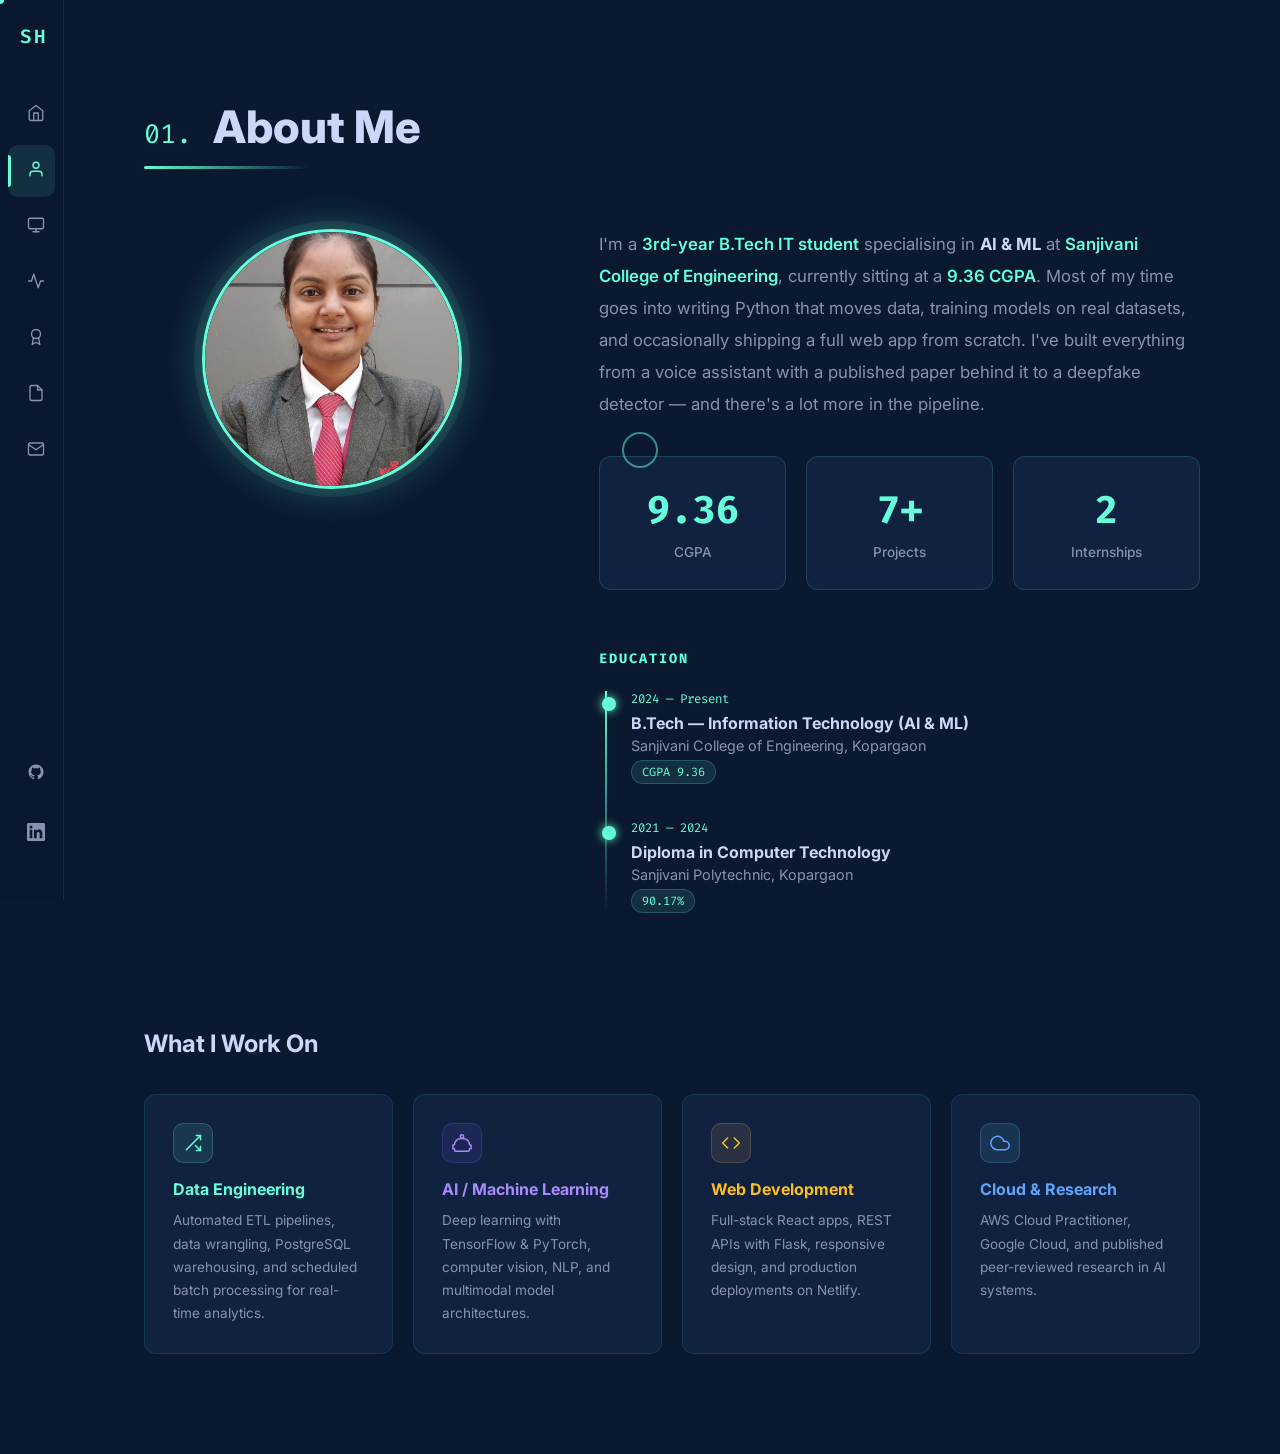
==== about.html @ 0282b607 "Initial commit: Portfolio website" ====
<!DOCTYPE html>
<html lang="en">

<head>
  <meta charset="UTF-8" />
  <meta name="viewport" content="width=device-width, initial-scale=1.0" />
  <title>About — Sakshi Santosh Hon</title>
  <meta name="description"
    content="About Sakshi Santosh Hon — B.Tech IT student specializing in AI &amp; ML at Sanjivani College of Engineering with 9.36 CGPA." />
  <link rel="stylesheet" href="css/style.css" />
</head>

<body>
  <div id="cursor-dot"></div>
  <div id="cursor-ring"></div>

  <nav id="sidebar">
    <div class="sidebar-logo"><span class="short">SH</span><span class="long">Sakshi Hon</span></div>
    <ul class="nav-links">
      <li><a href="index.html" class="nav-link"><span class="nav-icon"><svg width="18" height="18" viewBox="0 0 24 24"
              fill="none" stroke="currentColor" stroke-width="1.8" stroke-linecap="round" stroke-linejoin="round">
              <path d="M3 9l9-7 9 7v11a2 2 0 0 1-2 2H5a2 2 0 0 1-2-2z" />
              <polyline points="9 22 9 12 15 12 15 22" />
            </svg></span><span class="nav-label">Home</span></a></li>
      <li><a href="about.html" class="nav-link active"><span class="nav-icon"><svg width="18" height="18"
              viewBox="0 0 24 24" fill="none" stroke="currentColor" stroke-width="1.8" stroke-linecap="round"
              stroke-linejoin="round">
              <path d="M20 21v-2a4 4 0 0 0-4-4H8a4 4 0 0 0-4 4v2" />
              <circle cx="12" cy="7" r="4" />
            </svg></span><span class="nav-label">About</span></a></li>
      <li><a href="projects.html" class="nav-link"><span class="nav-icon"><svg width="18" height="18"
              viewBox="0 0 24 24" fill="none" stroke="currentColor" stroke-width="1.8" stroke-linecap="round"
              stroke-linejoin="round">
              <rect x="2" y="3" width="20" height="14" rx="2" />
              <line x1="8" y1="21" x2="16" y2="21" />
              <line x1="12" y1="17" x2="12" y2="21" />
            </svg></span><span class="nav-label">Projects</span></a></li>
      <li><a href="skills.html" class="nav-link"><span class="nav-icon"><svg width="18" height="18" viewBox="0 0 24 24"
              fill="none" stroke="currentColor" stroke-width="1.8" stroke-linecap="round" stroke-linejoin="round">
              <polyline points="22 12 18 12 15 21 9 3 6 12 2 12" />
            </svg></span><span class="nav-label">Skills</span></a></li>
      <li><a href="certifications.html" class="nav-link"><span class="nav-icon"><svg width="18" height="18"
              viewBox="0 0 24 24" fill="none" stroke="currentColor" stroke-width="1.8" stroke-linecap="round"
              stroke-linejoin="round">
              <circle cx="12" cy="8" r="6" />
              <path d="M15.477 12.89L17 22l-5-3-5 3 1.523-9.11" />
            </svg></span><span class="nav-label">Certifications</span></a></li>
      <li><a href="resume.html" class="nav-link"><span class="nav-icon"><svg width="18" height="18" viewBox="0 0 24 24"
              fill="none" stroke="currentColor" stroke-width="1.8" stroke-linecap="round" stroke-linejoin="round">
              <path d="M14 2H6a2 2 0 0 0-2 2v16a2 2 0 0 0 2 2h12a2 2 0 0 0 2-2V8z" />
              <polyline points="14 2 14 8 20 8" />
            </svg></span><span class="nav-label">Resume</span></a></li>
      <li><a href="contact.html" class="nav-link"><span class="nav-icon"><svg width="18" height="18" viewBox="0 0 24 24"
              fill="none" stroke="currentColor" stroke-width="1.8" stroke-linecap="round" stroke-linejoin="round">
              <path d="M4 4h16c1.1 0 2 .9 2 2v12c0 1.1-.9 2-2 2H4c-1.1 0-2-.9-2-2V6c0-1.1.9-2 2-2z" />
              <polyline points="22,6 12,13 2,6" />
            </svg></span><span class="nav-label">Contact</span></a></li>
    </ul>
    <div class="sidebar-bottom">
      <a href="https://github.com/Sakshihon21" target="_blank" class="nav-link"><span class="nav-icon"><svg width="18"
            height="18" viewBox="0 0 24 24" fill="currentColor">
            <path
              d="M12 2C6.477 2 2 6.484 2 12.017c0 4.425 2.865 8.18 6.839 9.504.5.092.682-.217.682-.483 0-.237-.008-.868-.013-1.703-2.782.605-3.369-1.343-3.369-1.343-.454-1.158-1.11-1.466-1.11-1.466-.908-.62.069-.608.069-.608 1.003.07 1.531 1.032 1.531 1.032.892 1.53 2.341 1.088 2.91.832.092-.647.35-1.088.636-1.338-2.22-.253-4.555-1.113-4.555-4.951 0-1.093.39-1.988 1.029-2.688-.103-.253-.446-1.272.098-2.65 0 0 .84-.27 2.75 1.026A9.564 9.564 0 0112 6.844c.85.004 1.705.115 2.504.337 1.909-1.296 2.747-1.027 2.747-1.027.546 1.379.202 2.398.1 2.651.64.7 1.028 1.595 1.028 2.688 0 3.848-2.339 4.695-4.566 4.943.359.309.678.92.678 1.855 0 1.338-.012 2.419-.012 2.747 0 .268.18.58.688.482A10.019 10.019 0 0022 12.017C22 6.484 17.522 2 12 2z" />
          </svg></span><span class="nav-label">GitHub</span></a>
      <a href="https://www.linkedin.com/in/sakshi-hon-432a20222" target="_blank" class="nav-link"><span
          class="nav-icon"><svg width="18" height="18" viewBox="0 0 24 24" fill="currentColor">
            <path
              d="M20.447 20.452h-3.554v-5.569c0-1.328-.027-3.037-1.852-3.037-1.853 0-2.136 1.445-2.136 2.939v5.667H9.351V9h3.414v1.561h.046c.477-.9 1.637-1.85 3.37-1.85 3.601 0 4.267 2.37 4.267 5.455v6.286zM5.337 7.433a2.062 2.062 0 01-2.063-2.065 2.064 2.064 0 112.063 2.065zm1.782 13.019H3.555V9h3.564v11.452zM22.225 0H1.771C.792 0 0 .774 0 1.729v20.542C0 23.227.792 24 1.771 24h20.451C23.2 24 24 23.227 24 22.271V1.729C24 .774 23.2 0 22.222 0h.003z" />
          </svg></span><span class="nav-label">LinkedIn</span></a>
    </div>
  </nav>

  <nav id="top-navbar">
    <span class="navbar-brand">Sakshi Hon</span>
    <button id="hamburger" aria-label="Menu"><span></span><span></span><span></span></button>
  </nav>
  <div id="mobile-drawer">
    <a href="index.html" class="mobile-nav-link"><svg width="16" height="16" viewBox="0 0 24 24" fill="none"
        stroke="currentColor" stroke-width="1.8">
        <path d="M3 9l9-7 9 7v11a2 2 0 0 1-2 2H5a2 2 0 0 1-2-2z" />
        <polyline points="9 22 9 12 15 12 15 22" />
      </svg> Home</a>
    <a href="about.html" class="mobile-nav-link active"><svg width="16" height="16" viewBox="0 0 24 24" fill="none"
        stroke="currentColor" stroke-width="1.8">
        <path d="M20 21v-2a4 4 0 0 0-4-4H8a4 4 0 0 0-4 4v2" />
        <circle cx="12" cy="7" r="4" />
      </svg> About</a>
    <a href="projects.html" class="mobile-nav-link"><svg width="16" height="16" viewBox="0 0 24 24" fill="none"
        stroke="currentColor" stroke-width="1.8">
        <rect x="2" y="3" width="20" height="14" rx="2" />
        <line x1="8" y1="21" x2="16" y2="21" />
        <line x1="12" y1="17" x2="12" y2="21" />
      </svg> Projects</a>
    <a href="skills.html" class="mobile-nav-link"><svg width="16" height="16" viewBox="0 0 24 24" fill="none"
        stroke="currentColor" stroke-width="1.8">
        <polyline points="22 12 18 12 15 21 9 3 6 12 2 12" />
      </svg> Skills</a>
    <a href="certifications.html" class="mobile-nav-link"><svg width="16" height="16" viewBox="0 0 24 24" fill="none"
        stroke="currentColor" stroke-width="1.8">
        <circle cx="12" cy="8" r="6" />
        <path d="M15.477 12.89L17 22l-5-3-5 3 1.523-9.11" />
      </svg> Certifications</a>
    <a href="resume.html" class="mobile-nav-link"><svg width="16" height="16" viewBox="0 0 24 24" fill="none"
        stroke="currentColor" stroke-width="1.8">
        <path d="M14 2H6a2 2 0 0 0-2 2v16a2 2 0 0 0 2 2h12a2 2 0 0 0 2-2V8z" />
      </svg> Resume</a>
    <a href="contact.html" class="mobile-nav-link"><svg width="16" height="16" viewBox="0 0 24 24" fill="none"
        stroke="currentColor" stroke-width="1.8">
        <path d="M4 4h16c1.1 0 2 .9 2 2v12c0 1.1-.9 2-2 2H4c-1.1 0-2-.9-2-2V6c0-1.1.9-2 2-2z" />
        <polyline points="22,6 12,13 2,6" />
      </svg> Contact</a>
  </div>

  <main class="page-wrapper">
    <div class="page-content">
      <section class="section">
        <h2 class="section-title reveal"><span class="title-number">01.</span> About Me</h2>

        <div class="about-split">
          <!-- Left: Photo -->
          <div class="about-photo-wrap reveal">
            <div class="about-photo"><img src="assets/PASSPORT.jpg" alt="Profile Photo"></div>
          </div>

          <!-- Right: Bio -->
          <div>
            <p class="about-bio reveal">
              I'm a <em>3rd-year B.Tech IT student</em> specialising in <strong>AI &amp; ML</strong>
              at <em>Sanjivani College of Engineering</em>, currently sitting at a <em>9.36 CGPA</em>.
              Most of my time goes into writing Python that moves data, training models on real
              datasets, and occasionally shipping a full web app from scratch.
              I've built everything from a voice assistant with a published paper behind it
              to a deepfake detector — and there's a lot more in the pipeline.
            </p>

            <!-- Stats -->
            <div class="stats-grid reveal">
              <div class="stat-card">
                <span class="stat-number" data-target="9.36" data-suffix="">0</span>
                <span class="stat-label">CGPA</span>
              </div>
              <div class="stat-card">
                <span class="stat-number" data-target="7" data-suffix="+">0</span>
                <span class="stat-label">Projects</span>
              </div>
              <div class="stat-card">
                <span class="stat-number" data-target="2" data-suffix="">0</span>
                <span class="stat-label">Internships</span>
              </div>
            </div>

            <!-- Education Timeline -->
            <div class="reveal">
              <h3
                style="font-family:var(--font-code);color:var(--accent);font-size:0.85rem;letter-spacing:2px;text-transform:uppercase;margin-bottom:24px;">
                Education
              </h3>
              <div class="timeline">
                <div class="timeline-item">
                  <div class="tl-date">2024 — Present</div>
                  <div class="tl-title">B.Tech — Information Technology (AI &amp; ML)</div>
                  <div class="tl-place">Sanjivani College of Engineering, Kopargaon</div>
                  <span class="tl-badge">CGPA 9.36</span>
                </div>
                <div class="timeline-item">
                  <div class="tl-date">2021 — 2024</div>
                  <div class="tl-title">Diploma in Computer Technology</div>
                  <div class="tl-place">Sanjivani Polytechnic, Kopargaon</div>
                  <span class="tl-badge">90.17%</span>
                </div>
              </div>
            </div>
          </div>
        </div>

    <!-- What I Do -->
    <div style="margin-top:80px;">
      <h3 class="reveal" style="font-size:1.5rem;font-weight:700;color:var(--text-primary);margin-bottom:36px;">What
        I Work On</h3>
      <div class="reveal" style="display:grid;grid-template-columns:repeat(auto-fill,minmax(240px,1fr));gap:20px;">

        <div class="card" style="padding:28px;">
          <div
            style="width:40px;height:40px;border-radius:10px;background:var(--accent-dim);border:1px solid rgba(100,255,218,0.2);display:flex;align-items:center;justify-content:center;margin-bottom:16px;">
            <svg width="20" height="20" viewBox="0 0 24 24" fill="none" stroke="var(--accent)" stroke-width="1.8"
              stroke-linecap="round" stroke-linejoin="round">
              <polyline points="16 3 21 3 21 8" />
              <line x1="4" y1="20" x2="21" y2="3" />
              <polyline points="21 16 21 21 16 21" />
              <line x1="15" y1="15" x2="21" y2="21" />
            </svg>
          </div>
          <h4 style="color:var(--accent);margin-bottom:10px;font-size:1rem;">Data Engineering</h4>
          <p style="font-size:0.85rem;color:var(--text-secondary);line-height:1.7;">Automated ETL pipelines, data
            wrangling, PostgreSQL warehousing, and scheduled batch processing for real-time analytics.</p>
        </div>

        <div class="card" style="padding:28px;">
          <div
            style="width:40px;height:40px;border-radius:10px;background:rgba(130,100,255,0.1);border:1px solid rgba(130,100,255,0.2);display:flex;align-items:center;justify-content:center;margin-bottom:16px;">
            <svg width="20" height="20" viewBox="0 0 24 24" fill="none" stroke="#a78bfa" stroke-width="1.8"
              stroke-linecap="round" stroke-linejoin="round">
              <path
                d="M12 2a2 2 0 0 1 2 2c0 .74-.4 1.39-1 1.73V7h1a7 7 0 0 1 7 7h1a1 1 0 0 1 1 1v3a1 1 0 0 1-1 1h-1v1a2 2 0 0 1-2 2H5a2 2 0 0 1-2-2v-1H2a1 1 0 0 1-1-1v-3a1 1 0 0 1 1-1h1a7 7 0 0 1 7-7h1V5.73c-.6-.34-1-.99-1-1.73a2 2 0 0 1 2-2z" />
            </svg>
          </div>
          <h4 style="color:#a78bfa;margin-bottom:10px;font-size:1rem;">AI / Machine Learning</h4>
          <p style="font-size:0.85rem;color:var(--text-secondary);line-height:1.7;">Deep learning with TensorFlow
            &amp; PyTorch, computer vision, NLP, and multimodal model architectures.</p>
        </div>

        <div class="card" style="padding:28px;">
          <div
            style="width:40px;height:40px;border-radius:10px;background:rgba(255,180,100,0.1);border:1px solid rgba(255,180,100,0.2);display:flex;align-items:center;justify-content:center;margin-bottom:16px;">
            <svg width="20" height="20" viewBox="0 0 24 24" fill="none" stroke="#fbbf24" stroke-width="1.8"
              stroke-linecap="round" stroke-linejoin="round">
              <polyline points="16 18 22 12 16 6" />
              <polyline points="8 6 2 12 8 18" />
            </svg>
          </div>
          <h4 style="color:#fbbf24;margin-bottom:10px;font-size:1rem;">Web Development</h4>
          <p style="font-size:0.85rem;color:var(--text-secondary);line-height:1.7;">Full-stack React apps, REST APIs
            with Flask, responsive design, and production deployments on Netlify.</p>
        </div>

        <div class="card" style="padding:28px;">
          <div
            style="width:40px;height:40px;border-radius:10px;background:rgba(100,200,255,0.1);border:1px solid rgba(100,200,255,0.2);display:flex;align-items:center;justify-content:center;margin-bottom:16px;">
            <svg width="20" height="20" viewBox="0 0 24 24" fill="none" stroke="#60a5fa" stroke-width="1.8"
              stroke-linecap="round" stroke-linejoin="round">
              <path d="M18 10h-1.26A8 8 0 1 0 9 20h9a5 5 0 0 0 0-10z" />
            </svg>
          </div>
          <h4 style="color:#60a5fa;margin-bottom:10px;font-size:1rem;">Cloud &amp; Research</h4>
          <p style="font-size:0.85rem;color:var(--text-secondary);line-height:1.7;">AWS Cloud Practitioner, Google
            Cloud, and published peer-reviewed research in AI systems.</p>
        </div>

      </div>
    </div>
      </section>
    </div>
  </main>

  <script src="js/main.js"></script>
</body>

</html>
---- css/style.css ----
/* ============================================================
   SAKSHI HON PORTFOLIO — GLOBAL STYLESHEET
   ============================================================ */

@import url('https://fonts.googleapis.com/css2?family=Inter:wght@300;400;500;600;700;800;900&family=Fira+Code:wght@300;400;500;600&display=swap');

/* ── CSS Custom Properties ── */
:root {
  --bg-dark: #0a192f;
  --bg-card: #112240;
  --bg-card2: #1a3a5c;
  --accent: #64ffda;
  --accent2: #ccd6f6;
  --accent-dim: rgba(100, 255, 218, 0.1);
  --text-primary: #ccd6f6;
  --text-secondary: #8892b0;
  --highlight: #64ffda;
  --sidebar-w: 64px;
  --sidebar-expanded: 220px;
  --transition: 0.3s cubic-bezier(0.4, 0, 0.2, 1);
  --transition-slow: 0.6s cubic-bezier(0.4, 0, 0.2, 1);
  --border-radius: 12px;
  --shadow-card: 0 20px 60px rgba(0,0,0,0.5);
  --shadow-glow: 0 0 20px rgba(100, 255, 218, 0.3);
  --font-main: 'Inter', sans-serif;
  --font-code: 'Fira Code', monospace;
}

/* ── Reset ── */
*, *::before, *::after { box-sizing: border-box; margin: 0; padding: 0; }
html { scroll-behavior: smooth; }
body {
  font-family: var(--font-main);
  background: var(--bg-dark);
  color: var(--text-primary);
  overflow-x: hidden;
  cursor: auto;
  min-height: 100vh;
}
a { color: inherit; text-decoration: none; }
img { max-width: 100%; }
ul { list-style: none; }
button { cursor: pointer; }

/* ── Custom Cursor (desktop only) ── */
@media (pointer: fine) {
  body {
    cursor: none;
  }
  button {
    cursor: none;
  }
  #cursor-dot {
    width: 8px; height: 8px;
    background: var(--accent);
    border-radius: 50%;
    position: fixed;
    top: 0; left: 0;
    pointer-events: none;
    z-index: 9999;
    transform: translate(-50%, -50%);
    transition: width 0.2s, height 0.2s, background 0.2s;
    display: block;
  }
  #cursor-ring {
    width: 36px; height: 36px;
    border: 2px solid rgba(100, 255, 218, 0.5);
    border-radius: 50%;
    position: fixed;
    top: 0; left: 0;
    pointer-events: none;
    z-index: 9998;
    transform: translate(-50%, -50%);
    transition: transform 0.12s ease, width 0.2s, height 0.2s, border-color 0.2s;
    display: block;
  }
  body.cursor-hover #cursor-dot { width: 14px; height: 14px; background: var(--accent); opacity: 0.7; }
  body.cursor-hover #cursor-ring { width: 50px; height: 50px; border-color: var(--accent); }
}
@media (pointer: coarse) {
  #cursor-dot, #cursor-ring { display: none !important; }
}

/* ── Sidebar Navigation ── */
#sidebar {
  position: fixed;
  top: 0; left: 0;
  width: var(--sidebar-w);
  height: 100vh;
  background: rgba(10, 25, 47, 0.95);
  backdrop-filter: blur(20px);
  border-right: 1px solid rgba(100, 255, 218, 0.1);
  display: flex;
  flex-direction: column;
  align-items: center;
  padding: 24px 0;
  z-index: 1000;
  transition: width var(--transition);
  overflow: hidden;
}
#sidebar:hover { width: var(--sidebar-expanded); }
.sidebar-logo {
  font-family: var(--font-code);
  font-size: 1.2rem;
  color: var(--accent);
  font-weight: 600;
  letter-spacing: 2px;
  white-space: nowrap;
  overflow: hidden;
  margin-bottom: 40px;
  padding: 0 20px;
  width: 100%;
  text-align: center;
}
.sidebar-logo span.short { display: inline; }
.sidebar-logo span.long { display: none; }
#sidebar:hover .sidebar-logo span.short { display: none; }
#sidebar:hover .sidebar-logo span.long { display: inline; font-size: 0.85rem; }
.nav-links { flex: 1; display: flex; flex-direction: column; gap: 4px; width: 100%; padding: 0 8px; }
.nav-link {
  display: flex;
  align-items: center;
  gap: 16px;
  padding: 14px 16px;
  border-radius: 10px;
  color: var(--text-secondary);
  transition: var(--transition);
  position: relative;
  white-space: nowrap;
  overflow: hidden;
}
.nav-link:hover, .nav-link.active {
  color: var(--accent);
  background: var(--accent-dim);
}
.nav-link.active::before {
  content: '';
  position: absolute;
  left: 0; top: 20%; bottom: 20%;
  width: 3px;
  background: var(--accent);
  border-radius: 0 3px 3px 0;
}
.nav-link .nav-icon { font-size: 1.25rem; flex-shrink: 0; min-width: 24px; text-align: center; }
.nav-label { font-size: 0.85rem; font-weight: 500; opacity: 0; transition: opacity var(--transition); }
#sidebar:hover .nav-label { opacity: 1; }
.sidebar-bottom { padding: 16px 8px; width: 100%; display: flex; flex-direction: column; gap: 8px; }
.sidebar-social {
  display: flex;
  flex-direction: column;
  gap: 4px;
}

/* ── Mobile Top Navbar ── */
#top-navbar {
  display: none;
  position: fixed;
  top: 0; left: 0; right: 0;
  height: 64px;
  background: rgba(10, 25, 47, 0.95);
  backdrop-filter: blur(20px);
  border-bottom: 1px solid rgba(100, 255, 218, 0.1);
  z-index: 1000;
  align-items: center;
  justify-content: space-between;
  padding: 0 24px;
}
.navbar-brand { font-family: var(--font-code); font-size: 1rem; color: var(--accent); font-weight: 600; }
#hamburger {
  background: none; border: none; display: flex;
  flex-direction: column; gap: 5px; padding: 4px;
}
#hamburger span {
  display: block; width: 24px; height: 2px;
  background: var(--text-primary);
  border-radius: 2px;
  transition: var(--transition);
}
#hamburger.open span:nth-child(1) { transform: translateY(7px) rotate(45deg); }
#hamburger.open span:nth-child(2) { opacity: 0; }
#hamburger.open span:nth-child(3) { transform: translateY(-7px) rotate(-45deg); }
#mobile-drawer {
  display: none;
  position: fixed;
  top: 64px; left: 0; right: 0; bottom: 0;
  background: rgba(10, 25, 47, 0.98);
  backdrop-filter: blur(20px);
  z-index: 999;
  flex-direction: column;
  align-items: center;
  justify-content: center;
  gap: 12px;
  opacity: 0;
  transform: translateY(-20px);
  transition: opacity 0.3s ease, transform 0.3s ease;
}
#mobile-drawer.open { opacity: 1; transform: translateY(0); display: flex; }
.mobile-nav-link {
  font-size: 1.3rem; font-weight: 600;
  color: var(--text-secondary);
  display: flex; align-items: center; gap: 14px;
  padding: 14px 36px;
  border-radius: 12px;
  width: 80%;
  transition: var(--transition);
}
.mobile-nav-link:hover, .mobile-nav-link.active {
  color: var(--accent);
  background: var(--accent-dim);
}

/* ── Page Wrapper & Content Area ── */
.page-wrapper {
  margin-left: var(--sidebar-w);
  min-height: 100vh;
  perspective: 1200px;
  transform-style: preserve-3d;
}
.page-content {
  transform-style: preserve-3d;
  will-change: transform, opacity;
}
.page-content.flip-in {
  animation: flipIn 0.5s cubic-bezier(0.4, 0, 0.2, 1) forwards;
}
.page-content.flip-out {
  animation: flipOut 0.4s cubic-bezier(0.4, 0, 0.2, 1) forwards;
}
@keyframes flipIn {
  from { transform: rotateY(90deg); opacity: 0; }
  to { transform: rotateY(0deg); opacity: 1; }
}
@keyframes flipOut {
  from { transform: rotateY(0deg); opacity: 1; }
  to { transform: rotateY(-90deg); opacity: 0; }
}
@media (prefers-reduced-motion: reduce) {
  .page-content.flip-in { animation: fadeIn 0.3s ease forwards; }
  .page-content.flip-out { animation: fadeOut 0.3s ease forwards; }
  @keyframes fadeIn { from { opacity: 0; } to { opacity: 1; } }
  @keyframes fadeOut { from { opacity: 1; } to { opacity: 0; } }
}

/* ── Section Padding ── */
.section { padding: 100px 80px; }
.section-title {
  font-size: clamp(1.8rem, 4vw, 2.8rem);
  font-weight: 800;
  color: var(--text-primary);
  margin-bottom: 60px;
  position: relative;
  display: inline-block;
}
.section-title::after {
  content: '';
  display: block;
  width: 60%;
  height: 3px;
  background: linear-gradient(90deg, var(--accent), transparent);
  margin-top: 12px;
  border-radius: 2px;
}
.section-title .title-number {
  font-family: var(--font-code);
  color: var(--accent);
  font-size: 0.6em;
  margin-right: 12px;
  font-weight: 400;
}

/* ── Scroll Animation ── */
.reveal {
  opacity: 0;
  transform: translateY(30px);
  transition: opacity 0.6s ease, transform 0.6s ease;
}
.reveal.visible { opacity: 1; transform: translateY(0); }

/* ── Buttons ── */
.btn {
  display: inline-flex;
  align-items: center;
  gap: 8px;
  padding: 14px 28px;
  border-radius: 8px;
  font-family: var(--font-code);
  font-size: 0.9rem;
  font-weight: 500;
  transition: var(--transition);
  position: relative;
  overflow: hidden;
  border: none;
  background: none;
}
.btn::before {
  content: '';
  position: absolute;
  inset: 0;
  background: var(--accent);
  transform: scaleX(0);
  transform-origin: left;
  transition: transform var(--transition);
  z-index: -1;
}
.btn-primary {
  border: 2px solid var(--accent);
  color: var(--accent);
}
.btn-primary:hover { color: var(--bg-dark); }
.btn-primary:hover::before { transform: scaleX(1); }
.btn-secondary {
  border: 2px solid var(--text-secondary);
  color: var(--text-secondary);
}
.btn-secondary:hover { border-color: var(--accent); color: var(--accent); }

/* ── Cards ── */
.card {
  background: var(--bg-card);
  border-radius: var(--border-radius);
  border: 1px solid rgba(100, 255, 218, 0.1);
  transition: transform var(--transition), box-shadow var(--transition), border-color var(--transition);
}
.card:hover {
  transform: translateY(-6px);
  box-shadow: var(--shadow-card);
  border-color: rgba(100, 255, 218, 0.3);
}

/* ════════════════════════════════════════════
   INDEX.HTML — HERO PAGE
════════════════════════════════════════════ */
#hero-canvas {
  position: fixed;
  top: 0; left: 0;
  width: 100%; height: 100%;
  z-index: 0;
  pointer-events: none;
}
.hero-section {
  min-height: 100vh;
  display: flex;
  align-items: center;
  position: relative;
  z-index: 1;
  padding: 0 80px;
}
.hero-content { max-width: 760px; }
.hero-pre {
  font-family: var(--font-code);
  color: var(--accent);
  font-size: 1rem;
  margin-bottom: 20px;
  opacity: 0;
  animation: fadeUp 0.6s ease 0.2s forwards;
}
.hero-name {
  font-size: clamp(2.8rem, 7vw, 5.5rem);
  font-weight: 900;
  line-height: 1.05;
  color: var(--text-primary);
  margin-bottom: 8px;
  opacity: 0;
  animation: fadeUp 0.6s ease 0.4s forwards;
}
.hero-subtitle {
  font-size: clamp(1.4rem, 3.5vw, 2.2rem);
  font-weight: 700;
  color: var(--text-secondary);
  margin-bottom: 28px;
  opacity: 0;
  animation: fadeUp 0.6s ease 0.6s forwards;
  min-height: 3rem;
}
.typewriter-text { color: var(--accent2); }
.typewriter-cursor {
  display: inline-block;
  width: 3px; height: 1em;
  background: var(--accent);
  margin-left: 3px;
  vertical-align: middle;
  animation: blink 1s step-end infinite;
}
@keyframes blink { 0%, 100% { opacity: 1; } 50% { opacity: 0; } }
.hero-desc {
  font-size: 1.05rem;
  color: var(--text-secondary);
  line-height: 1.8;
  max-width: 560px;
  margin-bottom: 40px;
  opacity: 0;
  animation: fadeUp 0.6s ease 0.8s forwards;
}
.hero-cta {
  display: flex; gap: 18px; flex-wrap: wrap;
  opacity: 0;
  animation: fadeUp 0.6s ease 1s forwards;
}
.scroll-indicator {
  position: fixed;
  bottom: 36px;
  left: calc(var(--sidebar-w) + 80px);
  display: flex;
  flex-direction: column;
  align-items: center;
  gap: 8px;
  color: var(--text-secondary);
  font-family: var(--font-code);
  font-size: 0.75rem;
  letter-spacing: 2px;
  z-index: 10;
  opacity: 0;
  animation: fadeUp 0.6s ease 1.4s forwards;
}
.scroll-arrow {
  width: 24px; height: 24px;
  border-right: 2px solid var(--accent);
  border-bottom: 2px solid var(--accent);
  transform: rotate(45deg);
  animation: bounce 1.5s ease-in-out infinite;
}
@keyframes bounce {
  0%, 100% { transform: rotate(45deg) translateY(0); }
  50% { transform: rotate(45deg) translateY(8px); }
}
@keyframes fadeUp {
  from { opacity: 0; transform: translateY(20px); }
  to { opacity: 1; transform: translateY(0); }
}

/* Glitch Effect */
.glitch {
  position: relative;
}
.glitch::before, .glitch::after {
  content: attr(data-text);
  position: absolute;
  top: 0; left: 0;
  width: 100%;
  height: 100%;
  background: var(--bg-dark);
}
.glitch::before {
  color: var(--accent);
  clip-path: polygon(0 30%, 100% 30%, 100% 50%, 0 50%);
  animation: glitch1 3s infinite linear;
  left: 2px;
}
.glitch::after {
  color: #ff6b9d;
  clip-path: polygon(0 60%, 100% 60%, 100% 80%, 0 80%);
  animation: glitch2 3s infinite linear;
  left: -2px;
}
@keyframes glitch1 {
  0%, 90%, 100% { transform: translateX(0); opacity: 0; }
  92% { transform: translateX(-4px); opacity: 1; }
  94% { transform: translateX(4px); opacity: 0.8; }
  96% { transform: translateX(0); opacity: 1; }
}
@keyframes glitch2 {
  0%, 88%, 100% { transform: translateX(0); opacity: 0; }
  90% { transform: translateX(4px); opacity: 1; }
  92% { transform: translateX(-4px); opacity: 0.7; }
  94% { transform: translateX(0); opacity: 1; }
}

/* ════════════════════════════════════════════
   ABOUT PAGE
════════════════════════════════════════════ */
.about-split {
  display: grid;
  grid-template-columns: 1fr 1.6fr;
  gap: 80px;
  align-items: start;
}
.about-photo-wrap {
  display: flex;
  justify-content: center;
}
.about-photo {
  width: 260px; height: 260px;
  border-radius: 50%;
  background: linear-gradient(135deg, var(--bg-card2), var(--bg-card));
  border: 3px solid var(--accent);
  box-shadow: 0 0 0 8px rgba(100, 255, 218, 0.08), 0 0 40px rgba(100, 255, 218, 0.3);
  display: flex;
  align-items: center;
  justify-content: center;
  font-size: 5rem;
  position: relative;
  animation: glow-pulse 3s ease-in-out infinite;
  overflow: hidden;
}
.about-photo img {
  width: 100%; height: 100%;
  object-fit: cover;
  border-radius: 50%;
}
.about-initials {
  font-family: var(--font-code);
  font-size: 3.2rem;
  font-weight: 700;
  color: var(--accent);
  letter-spacing: 4px;
  user-select: none;
}
@keyframes glow-pulse {
  0%, 100% { box-shadow: 0 0 0 8px rgba(100,255,218,0.08), 0 0 40px rgba(100,255,218,0.3); }
  50% { box-shadow: 0 0 0 12px rgba(100,255,218,0.12), 0 0 60px rgba(100,255,218,0.5); }
}
.about-bio {
  font-size: 1.05rem;
  line-height: 1.9;
  color: var(--text-secondary);
  margin-bottom: 36px;
}
.about-bio em { color: var(--accent); font-style: normal; font-weight: 600; }
.about-bio strong { color: var(--text-primary); }
.stats-grid {
  display: grid;
  grid-template-columns: repeat(3, 1fr);
  gap: 20px;
  margin-bottom: 60px;
}
.stat-card {
  background: var(--bg-card);
  border: 1px solid rgba(100, 255, 218, 0.15);
  border-radius: var(--border-radius);
  padding: 28px 20px;
  text-align: center;
  transition: var(--transition);
}
.stat-card:hover { transform: translateY(-4px); border-color: var(--accent); box-shadow: var(--shadow-glow); }
.stat-number {
  font-size: 2.4rem;
  font-weight: 900;
  color: var(--accent);
  font-family: var(--font-code);
  display: block;
  margin-bottom: 6px;
}
.stat-label { font-size: 0.85rem; color: var(--text-secondary); font-weight: 500; }

/* Timeline */
.timeline { position: relative; padding-left: 32px; }
.timeline::before {
  content: '';
  position: absolute;
  left: 6px; top: 0; bottom: 0;
  width: 2px;
  background: linear-gradient(to bottom, var(--accent), transparent);
}
.timeline-item { position: relative; margin-bottom: 36px; }
.timeline-item::before {
  content: '';
  position: absolute;
  left: -29px; top: 6px;
  width: 14px; height: 14px;
  border-radius: 50%;
  background: var(--accent);
  box-shadow: 0 0 10px var(--accent);
}
.tl-date {
  font-family: var(--font-code);
  font-size: 0.78rem;
  color: var(--accent);
  margin-bottom: 6px;
}
.tl-title { font-size: 1rem; font-weight: 700; color: var(--text-primary); margin-bottom: 4px; }
.tl-place { font-size: 0.9rem; color: var(--text-secondary); }
.tl-badge {
  display: inline-block;
  margin-top: 6px;
  padding: 3px 10px;
  border-radius: 20px;
  font-family: var(--font-code);
  font-size: 0.75rem;
  background: var(--accent-dim);
  color: var(--accent);
  border: 1px solid rgba(100,255,218,0.2);
}

/* ════════════════════════════════════════════
   PROJECTS PAGE
════════════════════════════════════════════ */
.filter-tabs {
  display: flex;
  gap: 10px;
  flex-wrap: wrap;
  margin-bottom: 48px;
}
.filter-tab {
  padding: 8px 20px;
  border-radius: 30px;
  font-family: var(--font-code);
  font-size: 0.82rem;
  border: 1px solid rgba(100, 255, 218, 0.25);
  color: var(--text-secondary);
  background: transparent;
  cursor: pointer;
  transition: var(--transition);
  -webkit-tap-highlight-color: transparent;
  touch-action: manipulation;
}
.filter-tab:hover, .filter-tab.active {
  border-color: var(--accent);
  color: var(--accent);
  background: var(--accent-dim);
}
.projects-grid {
  display: grid;
  grid-template-columns: repeat(auto-fill, minmax(340px, 1fr));
  gap: 28px;
}
/* 3D Flip Card */
.project-card {
  height: 380px;
  perspective: 1000px;
}
.project-card-inner {
  position: relative;
  width: 100%; height: 100%;
  transform-style: preserve-3d;
  transition: transform 0.6s cubic-bezier(0.4,0,0.2,1);
}
.project-card.flipped .project-card-inner { transform: rotateY(180deg); }
.project-front, .project-back {
  position: absolute;
  inset: 0;
  backface-visibility: hidden;
  -webkit-backface-visibility: hidden;
  background: var(--bg-card);
  border-radius: var(--border-radius);
  border: 1px solid rgba(100, 255, 218, 0.1);
  padding: 28px;
  display: flex;
  flex-direction: column;
  overflow: hidden;
}
.project-front {
  transition: box-shadow var(--transition), border-color var(--transition), transform var(--transition);
}
.project-card:hover .project-front {
  box-shadow: var(--shadow-card);
  border-color: rgba(100, 255, 218, 0.3);
  transform: translateY(-4px);
}
.project-card.flipped:hover .project-front { transform: none; }
.project-back {
  transform: rotateY(180deg);
  background: var(--bg-card2);
  border-color: rgba(100,255,218,0.25);
}
.project-category-tag {
  font-family: var(--font-code);
  font-size: 0.72rem;
  padding: 4px 10px;
  border-radius: 20px;
  display: inline-block;
  margin-bottom: 14px;
  font-weight: 500;
}
.cat-de { background: rgba(100,255,218,0.12); color: #64ffda; border: 1px solid rgba(100,255,218,0.25); }
.cat-ml { background: rgba(130,100,255,0.12); color: #a78bfa; border: 1px solid rgba(130,100,255,0.25); }
.cat-web { background: rgba(255,180,100,0.12); color: #fbbf24; border: 1px solid rgba(255,180,100,0.25); }
.cat-iot { background: rgba(100,200,255,0.12); color: #60a5fa; border: 1px solid rgba(100,200,255,0.25); }
.project-title { font-size: 1.15rem; font-weight: 700; color: var(--text-primary); margin-bottom: 12px; }
.project-desc { font-size: 0.88rem; color: var(--text-secondary); line-height: 1.7; flex: 1; }
.project-stack { display: flex; flex-wrap: wrap; gap: 6px; margin-top: 16px; }
.stack-badge {
  font-family: var(--font-code);
  font-size: 0.72rem;
  padding: 3px 8px;
  border-radius: 4px;
  background: rgba(100,255,218,0.07);
  color: var(--accent);
  border: 1px solid rgba(100,255,218,0.15);
}
.project-hover-btn {
  display: flex;
  align-items: center;
  gap: 6px;
  color: var(--accent);
  font-size: 0.85rem;
  font-weight: 600;
  margin-top: 14px;
  opacity: 0;
  transform: translateY(6px);
  transition: opacity var(--transition), transform var(--transition);
  cursor: pointer;
  -webkit-tap-highlight-color: transparent;
}
.project-card:hover .project-hover-btn { opacity: 1; transform: translateY(0); }
/* On touch devices, always show the flip button */
@media (pointer: coarse) {
  .project-hover-btn { opacity: 1; transform: translateY(0); }
}
.project-card.flipped:hover .project-hover-btn { opacity: 0; }
/* Back side */
.back-title { font-size: 1rem; font-weight: 700; color: var(--accent); margin-bottom: 14px; }
.back-points { list-style: none; padding: 0; flex: 1; overflow-y: auto; }
.back-points li {
  font-size: 0.83rem;
  color: var(--text-secondary);
  padding: 5px 0;
  padding-left: 16px;
  position: relative;
  line-height: 1.6;
}
.back-points li::before { content: '▹'; position: absolute; left: 0; color: var(--accent); }
.back-close {
  background: none; border: 1px solid var(--accent);
  color: var(--accent); padding: 8px 14px;
  border-radius: 6px; font-size: 0.8rem; margin-top: 12px;
  transition: var(--transition); font-family: var(--font-code);
}
.back-close:hover { background: var(--accent); color: var(--bg-dark); }
.back-gh-btn {
  display: inline-flex; align-items: center; gap: 6px;
  margin-top: 6px; color: var(--accent); font-size: 0.82rem;
  text-decoration: none; border-bottom: 1px solid transparent;
  transition: border-color var(--transition);
}
.back-gh-btn:hover { border-color: var(--accent); }

/* ════════════════════════════════════════════
   SKILLS PAGE
════════════════════════════════════════════ */
.skills-container { display: grid; grid-template-columns: 1fr 1fr; gap: 50px; align-items: start; }
.skills-groups { display: flex; flex-direction: column; gap: 40px; }
.skill-group-title {
  font-family: var(--font-code);
  color: var(--accent);
  font-size: 0.85rem;
  letter-spacing: 2px;
  text-transform: uppercase;
  margin-bottom: 16px;
  display: flex; align-items: center; gap: 12px;
}
.skill-group-title::after {
  content: ''; flex: 1; height: 1px;
  background: linear-gradient(90deg, rgba(100,255,218,0.3), transparent);
}
.skill-pills { display: flex; flex-wrap: wrap; gap: 8px; }
.skill-pill {
  padding: 8px 16px;
  border-radius: 30px;
  font-family: var(--font-code);
  font-size: 0.8rem;
  border: 1px solid rgba(100, 255, 218, 0.2);
  color: var(--text-secondary);
  background: var(--bg-card);
  opacity: 0;
  transform: scale(0.8);
  transition: opacity 0.4s ease, transform 0.4s ease, border-color var(--transition), color var(--transition), background var(--transition);
}
.skill-pill.visible { opacity: 1; transform: scale(1); }
.skill-pill:hover { border-color: var(--accent); color: var(--accent); background: var(--accent-dim); }
.radar-wrap {
  position: sticky;
  top: 100px;
  background: var(--bg-card);
  border: 1px solid rgba(100,255,218,0.15);
  border-radius: var(--border-radius);
  padding: 32px;
}
.radar-wrap h3 {
  text-align: center;
  font-family: var(--font-code);
  color: var(--accent);
  margin-bottom: 24px;
  font-size: 0.9rem;
  letter-spacing: 1px;
}

/* ════════════════════════════════════════════
   CERTIFICATIONS PAGE
════════════════════════════════════════════ */
.certs-grid {
  display: grid;
  grid-template-columns: repeat(auto-fill, minmax(280px, 1fr));
  gap: 24px;
}
.cert-card {
  background: var(--bg-card);
  border: 1px solid rgba(100, 255, 218, 0.1);
  border-radius: var(--border-radius);
  padding: 28px;
  position: relative;
  overflow: hidden;
  opacity: 0;
  transform: rotateY(90deg) scale(0.9);
  transition: opacity 0.5s ease, transform 0.5s ease, box-shadow var(--transition), border-color var(--transition);
}
.cert-card.visible { opacity: 1; transform: rotateY(0deg) scale(1); }
.cert-card:hover {
  box-shadow: var(--shadow-card);
  border-color: rgba(100, 255, 218, 0.3);
}
.cert-card::after {
  content: '';
  position: absolute;
  top: -50%; left: -50%;
  width: 200%; height: 200%;
  background: linear-gradient(
    105deg,
    transparent 40%,
    rgba(100,255,218,0.06) 50%,
    transparent 60%
  );
  transform: translateX(-100%);
  transition: transform 0.8s ease;
}
.cert-card:hover::after { transform: translateX(100%); }
.cert-icon {
  width: 52px; height: 52px;
  border-radius: 12px;
  display: flex; align-items: center; justify-content: center;
  font-size: 1.5rem;
  margin-bottom: 16px;
}
.cert-name { font-size: 0.95rem; font-weight: 700; color: var(--text-primary); margin-bottom: 8px; line-height: 1.4; }
.cert-issuer { font-size: 0.82rem; color: var(--text-secondary); margin-bottom: 4px; }
.cert-date {
  font-family: var(--font-code);
  font-size: 0.75rem;
  color: var(--accent);
}

/* ════════════════════════════════════════════
   RESUME PAGE
════════════════════════════════════════════ */
.resume-section {
  min-height: 100vh;
  display: flex;
  flex-direction: column;
  align-items: center;
  justify-content: center;
  padding: 100px 60px;
}
.resume-note {
  font-family: var(--font-code);
  font-size: 0.88rem;
  color: var(--text-secondary);
  text-align: center;
  margin-top: 32px;
}
.resume-note em { color: var(--accent); font-style: normal; }
.resume-cards {
  display: grid;
  grid-template-columns: repeat(3, 1fr);
  gap: 28px;
  max-width: 960px;
  width: 100%;
  margin-top: 48px;
}
.resume-card {
  background: var(--bg-card);
  border: 1px solid rgba(100, 255, 218, 0.12);
  border-radius: 16px;
  padding: 36px 28px;
  text-align: center;
  opacity: 0;
  transform: translateY(40px);
  transition: opacity var(--transition-slow), transform var(--transition-slow), box-shadow var(--transition), border-color var(--transition);
}
.resume-card.visible { opacity: 1; transform: translateY(0); }
.resume-card:hover {
  box-shadow: var(--shadow-card);
  border-color: rgba(100, 255, 218, 0.35);
  transform: translateY(-6px) !important;
}
.resume-role-icon { font-size: 3rem; margin-bottom: 18px; display: block; }
.resume-role-title { font-size: 1.1rem; font-weight: 800; color: var(--text-primary); margin-bottom: 20px; }
.resume-highlights { text-align: left; margin-bottom: 24px; }
.resume-highlights li {
  font-size: 0.84rem;
  color: var(--text-secondary);
  padding: 5px 0 5px 18px;
  position: relative;
  line-height: 1.6;
}
.resume-highlights li::before { content: '▹'; position: absolute; left: 0; color: var(--accent); }

/* ════════════════════════════════════════════
   CONTACT PAGE
════════════════════════════════════════════ */
.contact-split {
  display: grid;
  grid-template-columns: 1fr 1.4fr;
  gap: 80px;
  align-items: start;
}
.contact-heading {
  font-size: clamp(2rem, 4vw, 3rem);
  font-weight: 900;
  color: var(--text-primary);
  margin-bottom: 20px;
  line-height: 1.2;
}
.contact-heading span { color: var(--accent); }
.contact-tagline { color: var(--text-secondary); font-size: 1rem; line-height: 1.8; margin-bottom: 40px; }
.contact-info-list { display: flex; flex-direction: column; gap: 20px; margin-bottom: 36px; }
.contact-info-item {
  display: flex; align-items: center; gap: 16px;
  color: var(--text-secondary); font-size: 0.93rem;
}
.contact-info-icon {
  width: 42px; height: 42px;
  border-radius: 10px;
  background: var(--accent-dim);
  border: 1px solid rgba(100,255,218,0.2);
  display: flex; align-items: center; justify-content: center;
  font-size: 1.1rem;
  flex-shrink: 0;
  transition: var(--transition);
}
.contact-info-item:hover .contact-info-icon { background: var(--accent); color: var(--bg-dark); }
.contact-info-item:hover { color: var(--text-primary); }
.contact-socials { display: flex; gap: 14px; }
.contact-social-btn {
  width: 44px; height: 44px;
  border-radius: 10px;
  border: 1px solid rgba(100,255,218,0.2);
  display: flex; align-items: center; justify-content: center;
  font-size: 1.2rem;
  color: var(--text-secondary);
  transition: var(--transition);
}
.contact-social-btn:hover { border-color: var(--accent); color: var(--accent); background: var(--accent-dim); transform: translateY(-3px); }

/* Contact Form */
.contact-form { display: flex; flex-direction: column; gap: 20px; }
.form-group { position: relative; }
.form-group label {
  display: block;
  font-size: 0.8rem;
  color: var(--text-secondary);
  margin-bottom: 8px;
  font-family: var(--font-code);
  letter-spacing: 0.5px;
}
.form-group input, .form-group textarea, .form-group select {
  width: 100%;
  background: var(--bg-card);
  border: 1px solid rgba(100, 255, 218, 0.15);
  border-radius: 10px;
  padding: 14px 18px;
  color: var(--text-primary);
  font-family: var(--font-main);
  font-size: 0.93rem;
  transition: border-color 0.3s ease, box-shadow 0.3s ease;
  outline: none;
  resize: none;
}
.form-group input::placeholder, .form-group textarea::placeholder { color: rgba(136,146,176,0.5); }
.form-group input:focus, .form-group textarea:focus {
  border-color: var(--accent);
  box-shadow: 0 0 0 3px rgba(100,255,218,0.12), 0 0 20px rgba(100,255,218,0.1);
}
.form-row { display: grid; grid-template-columns: 1fr 1fr; gap: 20px; }

/* Success animation */
.success-overlay {
  display: none;
  flex-direction: column;
  align-items: center;
  justify-content: center;
  gap: 16px;
  padding: 40px;
  text-align: center;
}
.success-overlay.show { display: flex; }
.checkmark-circle {
  width: 72px; height: 72px;
  border-radius: 50%;
  background: var(--accent-dim);
  border: 2px solid var(--accent);
  display: flex; align-items: center; justify-content: center;
  font-size: 2rem;
  animation: popIn 0.5s cubic-bezier(0.175, 0.885, 0.32, 1.275);
}
@keyframes popIn {
  from { transform: scale(0) rotate(-20deg); opacity: 0; }
  to { transform: scale(1) rotate(0deg); opacity: 1; }
}

/* Floating geometric shapes for contact */
.geo-shape {
  position: absolute;
  border-radius: 50%;
  pointer-events: none;
  animation: floatGeo 8s ease-in-out infinite;
}
.geo-1 { width: 300px; height: 300px; right: -100px; top: 10%; background: radial-gradient(circle, rgba(100,255,218,0.04), transparent 70%); animation-delay: 0s; }
.geo-2 { width: 200px; height: 200px; right: 10%; bottom: 20%; background: radial-gradient(circle, rgba(130,100,255,0.05), transparent 70%); animation-delay: 2s; animation-duration: 6s; }
.geo-3 { width: 120px; height: 120px; left: 5%; bottom: 10%; background: radial-gradient(circle, rgba(100,180,255,0.06), transparent 70%); animation-delay: 1s; animation-duration: 10s; }
@keyframes floatGeo {
  0%, 100% { transform: translateY(0) rotate(0deg); }
  33% { transform: translateY(-20px) rotate(10deg); }
  66% { transform: translateY(10px) rotate(-5deg); }
}

/* ════════════════════════════════════════════
   RESPONSIVE
════════════════════════════════════════════ */
@media (max-width: 768px) {
  #sidebar { display: none; }
  #top-navbar { display: flex; }
  .page-wrapper { margin-left: 0; margin-top: 64px; }
  .section { padding: 60px 24px; }
  .hero-section { padding: 0 24px; min-height: calc(100vh - 64px); }
  .about-split { grid-template-columns: 1fr; gap: 40px; }
  .about-photo { width: 200px; height: 200px; }
  .stats-grid { grid-template-columns: repeat(3, 1fr); gap: 12px; }
  .skills-container { grid-template-columns: 1fr; }
  .radar-wrap { position: static; }
  .contact-split { grid-template-columns: 1fr; gap: 48px; }
  .resume-cards { grid-template-columns: 1fr; max-width: 100%; }
  .resume-section { padding: 80px 24px; }
  .form-row { grid-template-columns: 1fr; }
  .projects-grid { grid-template-columns: 1fr; }
  .project-card { height: auto; min-height: 340px; }
  .project-front, .project-back { position: relative; }
  .filter-tabs { gap: 8px; }
  .filter-tab { padding: 8px 14px; font-size: 0.78rem; }
  .btn { padding: 12px 22px; font-size: 0.85rem; }
  /* Disable 3D flip on mobile — use tap toggle instead */
  .project-card-inner { transform-style: flat; }
  .scroll-indicator { left: 24px; bottom: 24px; }
  .mobile-nav-link { min-height: 48px; }
}
@media (max-width: 480px) {
  .stats-grid { grid-template-columns: 1fr; }
  .hero-name { font-size: 2rem; }
  .hero-subtitle { font-size: 1.1rem; }
  .hero-desc { font-size: 0.95rem; }
  .hero-cta { flex-direction: column; align-items: flex-start; }
  .scroll-indicator { left: 24px; }
  .certs-grid { grid-template-columns: 1fr; }
  .section-title { font-size: 1.6rem; }
  .contact-heading { font-size: 1.8rem; }
  .resume-role-title { font-size: 0.95rem; }
  .stat-card { padding: 20px 12px; }
  .stat-number { font-size: 2rem; }
  .about-photo { width: 160px; height: 160px; font-size: 3rem; }
  .about-initials { font-size: 2.5rem; }
}
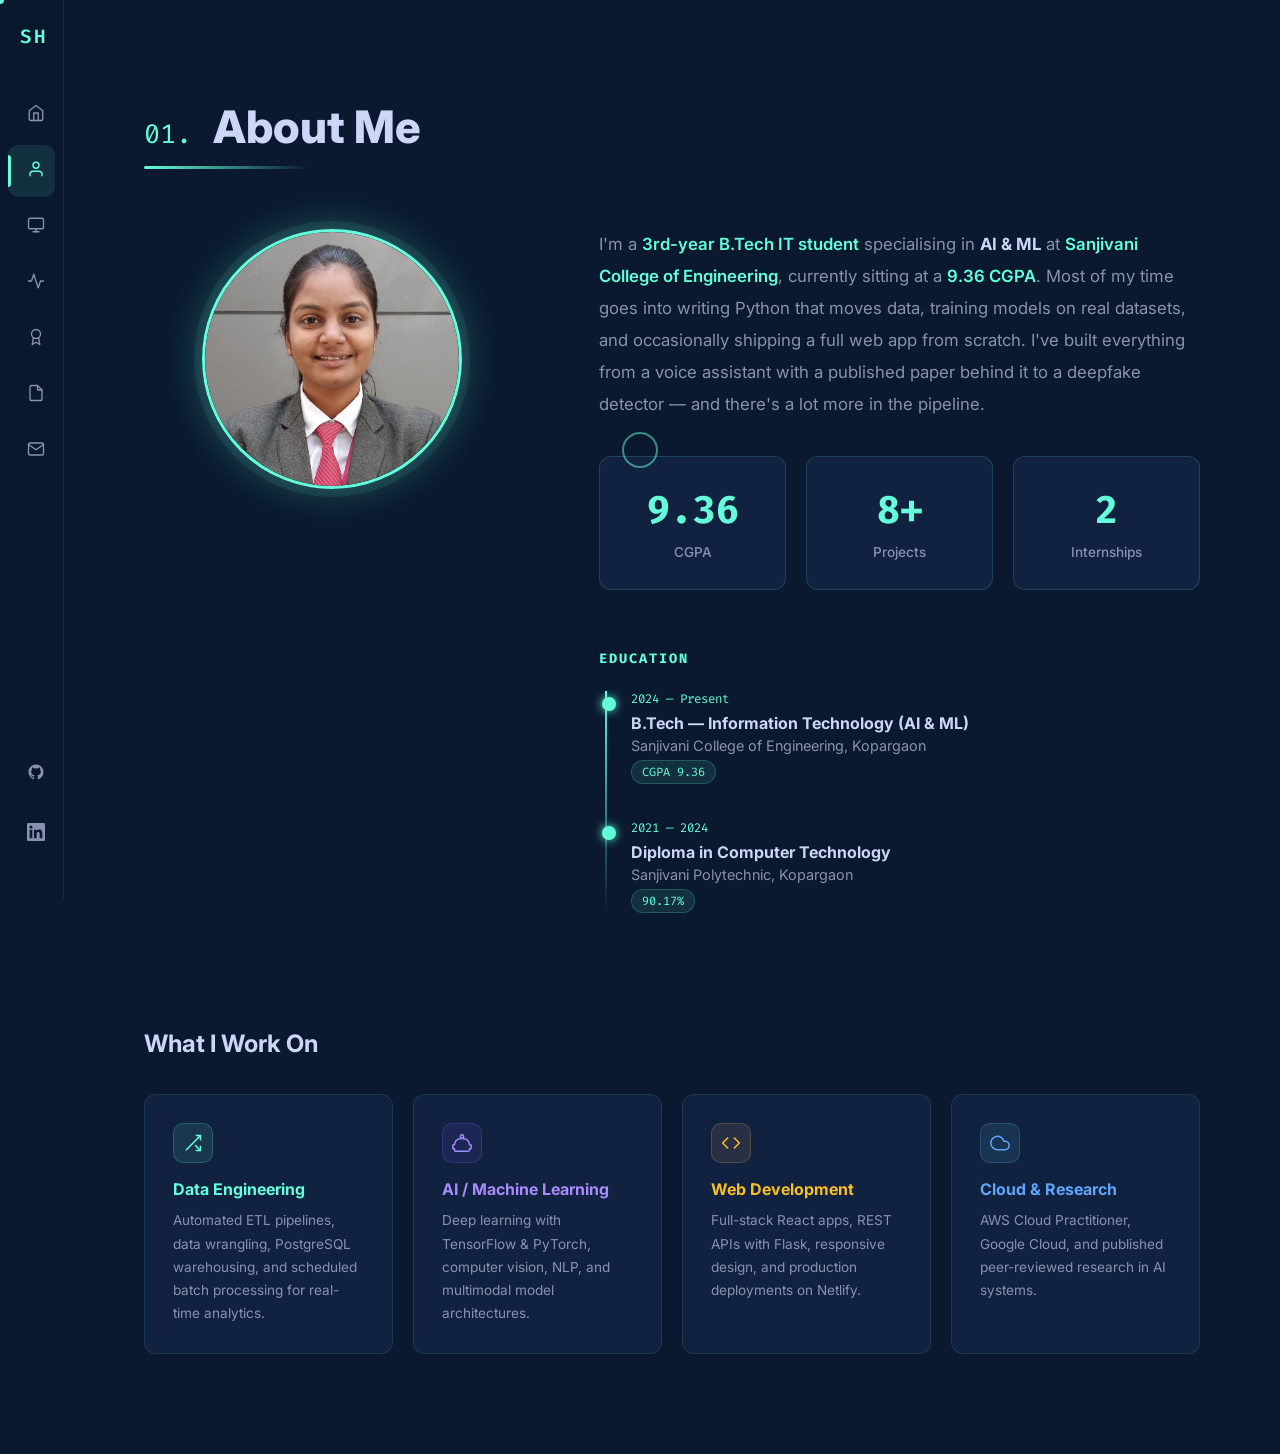
==== commit 4c38742e: "feat: add GenAI Question Paper project + 4 new certifications (Udemy, Board Infinity, Honeywell, Ant" ====
--- a/about.html
+++ b/about.html
@@ -140,7 +140,7 @@
                 <span class="stat-label">CGPA</span>
               </div>
               <div class="stat-card">
-                <span class="stat-number" data-target="7" data-suffix="+">0</span>
+                <span class="stat-number" data-target="8" data-suffix="+">0</span>
                 <span class="stat-label">Projects</span>
               </div>
               <div class="stat-card">
--- a/css/style.css
+++ b/css/style.css
@@ -341,11 +341,41 @@
   min-height: 100vh;
   display: flex;
   align-items: center;
+  justify-content: space-between;
   position: relative;
   z-index: 1;
   padding: 0 80px;
-}
-.hero-content { max-width: 760px; }
+  gap: 60px;
+}
+.hero-content { max-width: 620px; flex: 1; }
+
+/* Hero Photo */
+.hero-photo-wrap {
+  flex-shrink: 0;
+  display: flex;
+  align-items: center;
+  justify-content: center;
+  opacity: 0;
+  animation: fadeUp 0.8s ease 1.2s forwards;
+}
+.hero-photo {
+  width: 300px;
+  height: 300px;
+  border-radius: 50%;
+  overflow: hidden;
+  border: 3px solid var(--accent);
+  box-shadow: 0 0 0 10px rgba(100,255,218,0.07), 0 0 60px rgba(100,255,218,0.25);
+  animation: glow-pulse 3s ease-in-out infinite;
+  position: relative;
+}
+.hero-photo img {
+  width: 100%;
+  height: 100%;
+  object-fit: cover;
+  object-position: top center;
+  display: block;
+  border-radius: 50%;
+}
 .hero-pre {
   font-family: var(--font-code);
   color: var(--accent);
@@ -491,11 +521,14 @@
   position: relative;
   animation: glow-pulse 3s ease-in-out infinite;
   overflow: hidden;
+  flex-shrink: 0;
 }
 .about-photo img {
   width: 100%; height: 100%;
   object-fit: cover;
+  object-position: top center;
   border-radius: 50%;
+  display: block;
 }
 .about-initials {
   font-family: var(--font-code);
@@ -665,6 +698,7 @@
 .cat-ml { background: rgba(130,100,255,0.12); color: #a78bfa; border: 1px solid rgba(130,100,255,0.25); }
 .cat-web { background: rgba(255,180,100,0.12); color: #fbbf24; border: 1px solid rgba(255,180,100,0.25); }
 .cat-iot { background: rgba(100,200,255,0.12); color: #60a5fa; border: 1px solid rgba(100,200,255,0.25); }
+.cat-genai { background: rgba(255,100,180,0.12); color: #f472b6; border: 1px solid rgba(255,100,180,0.25); }
 .project-title { font-size: 1.15rem; font-weight: 700; color: var(--text-primary); margin-bottom: 12px; }
 .project-desc { font-size: 0.88rem; color: var(--text-secondary); line-height: 1.7; flex: 1; }
 .project-stack { display: flex; flex-wrap: wrap; gap: 6px; margin-top: 16px; }
@@ -1010,7 +1044,9 @@
   #top-navbar { display: flex; }
   .page-wrapper { margin-left: 0; margin-top: 64px; }
   .section { padding: 60px 24px; }
-  .hero-section { padding: 0 24px; min-height: calc(100vh - 64px); }
+  .hero-section { padding: 0 24px; min-height: calc(100vh - 64px); flex-direction: column; justify-content: center; gap: 36px; padding-top: 40px; }
+  .hero-photo-wrap { order: -1; }
+  .hero-photo { width: 160px; height: 160px; }
   .about-split { grid-template-columns: 1fr; gap: 40px; }
   .about-photo { width: 200px; height: 200px; }
   .stats-grid { grid-template-columns: repeat(3, 1fr); gap: 12px; }
@@ -1044,6 +1080,7 @@
   .resume-role-title { font-size: 0.95rem; }
   .stat-card { padding: 20px 12px; }
   .stat-number { font-size: 2rem; }
+  .hero-photo { width: 130px; height: 130px; }
   .about-photo { width: 160px; height: 160px; font-size: 3rem; }
   .about-initials { font-size: 2.5rem; }
 }
